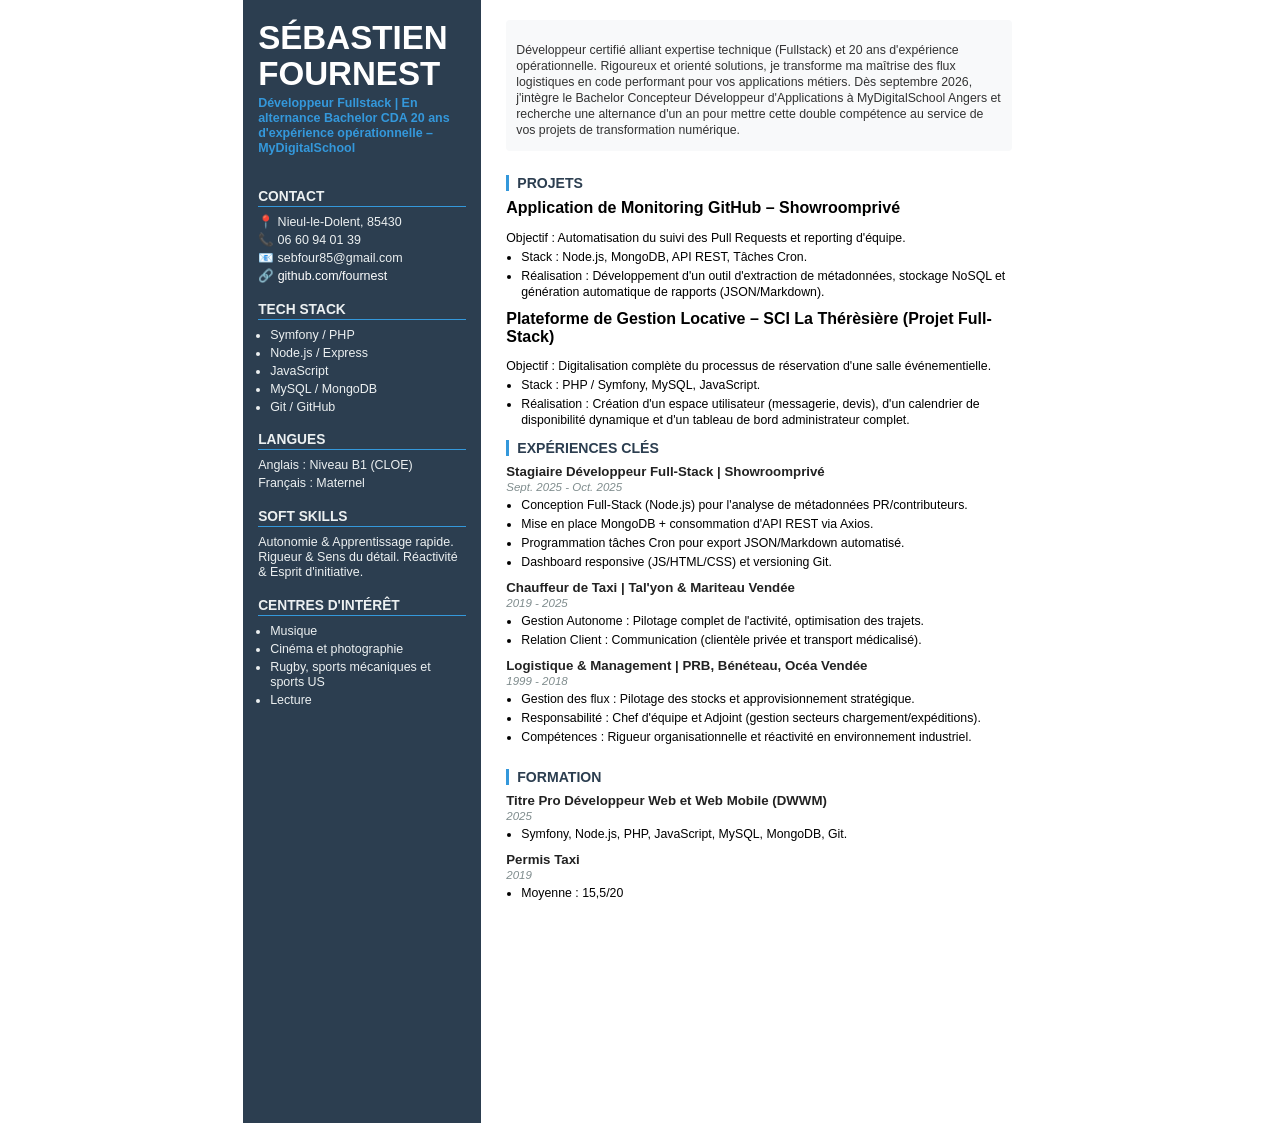
==== index.html @ 71cf240b "Initial commit: CV Sébastien Fournest" ====
<!DOCTYPE html>
<html lang="en">

<head>
    <meta charset="UTF-8">
    <meta name="viewport" content="width=device-width, initial-scale=1.0">
    <link rel="stylesheet" href="style.css">
    <title>CV_Sébastien</title>
</head>

<body>
    <div class="cv-container">
        <aside class="sidebar">
            <div class="profile-section">
                <h1>Sébastien<br> FOURNEST</h1>
                <p class="job-title">Développeur Fullstack | En alternance Bachelor CDA
                    20 ans d'expérience opérationnelle – MyDigitalSchool</p>
            </div>

            <div class="contact-info">
                <h3>CONTACT</h3>
                <p>📍 Nieul-le-Dolent, 85430</p>
                <p>📞 06 60 94 01 39</p>
                <p>📧 sebfour85@gmail.com</p>
                <p>🔗 <a href="https://github.com/fournest" target="_blank">github.com/fournest</a></p>
            </div>

            <div class="skills">
                <h3>TECH STACK</h3>
                <ul>
                    <li>Symfony / PHP</li>
                    <li>Node.js / Express</li>
                    <li>JavaScript</li>
                    <li>MySQL / MongoDB</li>
                    <li>Git / GitHub</li>
                </ul>
            </div>

            <div class="languages">
                <h3>LANGUES</h3>
                <p>Anglais : Niveau B1 (CLOE)</p>
                <p>Français : Maternel</p>
            </div>

            <div class="competences">
                <h3>SOFT SKILLS</h3>
                <p>Autonomie & Apprentissage rapide. Rigueur & Sens du détail. Réactivité & Esprit d'initiative.</p>
            </div>

            <div class="interests">
                <h3>CENTRES D'INTÉRÊT</h3>
                <ul>
                    <li>Musique</li>
                    <li>Cinéma et photographie</li>
                    <li>Rugby, sports mécaniques et sports US</li>
                    <li>Lecture</li>
                </ul>
            </div>
        </aside>

        <main class="main-content">
            <header class="summary">
                <p>Développeur certifié alliant expertise technique (Fullstack) et 20 ans
                    d'expérience opérationnelle. Rigoureux et orienté solutions, je transforme
                    ma maîtrise des flux logistiques en code performant pour vos applications
                    métiers. Dès septembre 2026, j'intègre le Bachelor Concepteur
                    Développeur d'Applications à MyDigitalSchool Angers et recherche une
                    alternance d'un an pour mettre cette double compétence au service de vos
                    projets de transformation numérique.
                </p>
            </header>

            <section class="compact-after">
                <h2>PROJETS</h2>
                <div class="project">
                    <strong>Application de Monitoring GitHub – Showroomprivé</strong>
                    <p>Objectif : Automatisation du suivi des Pull Requests et reporting d'équipe.</p>
                    <ul>
                        <li>Stack : Node.js, MongoDB, API REST, Tâches Cron.</li>
                        <li>Réalisation : Développement d'un outil d'extraction de métadonnées, stockage NoSQL et
                            génération automatique de rapports (JSON/Markdown).</li>
                    </ul>
                </div>
                <div class="project">
                    <strong>Plateforme de Gestion Locative – SCI La Thérèsière (Projet Full-Stack)</strong>
                    <p>Objectif : Digitalisation complète du processus de réservation d'une salle événementielle.</p>
                    <ul>
                        <li>Stack : PHP / Symfony, MySQL, JavaScript.</li>
                        <li>Réalisation : Création d'un espace utilisateur (messagerie, devis), d'un calendrier de
                            disponibilité dynamique et d'un tableau de bord administrateur complet.</li>
                    </ul>
                </div>
                <h2>EXPÉRIENCES CLÉS</h2>
                <div class="exp">
                    <h4>Stagiaire Développeur Full-Stack | Showroomprivé</h4>
                    <span class="date">Sept. 2025 - Oct. 2025</span>
                    <ul>
                        <li>Conception Full-Stack (Node.js) pour l'analyse de métadonnées PR/contributeurs.</li>
                        <li>Mise en place MongoDB + consommation d'API REST via Axios.</li>
                        <li>Programmation tâches Cron pour export JSON/Markdown automatisé.</li>
                        <li>Dashboard responsive (JS/HTML/CSS) et versioning Git.</li>
                    </ul>
                </div>
                <div class="exp">
                    <h4>Chauffeur de Taxi | Tal'yon & Mariteau Vendée</h4>
                    <span class="date">2019 - 2025</span>
                    <ul>
                        <li>Gestion Autonome : Pilotage complet de l'activité, optimisation des trajets.</li>
                        <li>Relation Client : Communication (clientèle privée et transport médicalisé).</li>
                    </ul>
                </div>
                <div class="exp">
                    <h4>Logistique & Management | PRB, Bénéteau, Océa Vendée</h4>
                    <span class="date">1999 - 2018</span>
                    <ul>
                        <li>Gestion des flux : Pilotage des stocks et approvisionnement stratégique.</li>
                        <li>Responsabilité : Chef d'équipe et Adjoint (gestion secteurs chargement/expéditions).</li>
                        <li>Compétences : Rigueur organisationnelle et réactivité en environnement industriel.</li>
                    </ul>
                </div>
            </section>

            <section>
                <h2>FORMATION</h2>
                <div class="exp">
                    <h4>Titre Pro Développeur Web et Web Mobile (DWWM)</h4>
                    <span class="date">2025</span>
                    <ul>
                        <li>Symfony, Node.js, PHP, JavaScript, MySQL, MongoDB, Git.</li>
                    </ul>
                </div>
                <div class="exp">
                    <h4>Permis Taxi</h4>
                    <span class="date">2019</span>
                    <ul>
                        <li>Moyenne : 15,5/20</li>
                    </ul>
                </div>
            </section>

        </main>
    </div>
</body>

</html>
---- style.css ----
:root {
    --sidebar-bg: #2c3e50;
    --sidebar-text: #ecf0f1;
    --main-bg: #ffffff;
    --accent: #3498db;
}

* {
    -webkit-print-color-adjust: exact !important;
    print-color-adjust: exact !important;
    box-sizing: border-box;
}

html, body {
    height: 100%;
}

body {
    font-family: 'Segoe UI', Tahoma, Geneva, Verdana, sans-serif;
    background-color: var(--main-bg);
    margin: 0;
    padding: 0;
}

.cv-container {
    display: flex;
    width: 21cm;
    height: 29.7cm;
    margin: 0 auto;
    background: var(--main-bg);
    overflow: hidden;
    align-items: stretch;
}

@media print {
    @page {
        margin: 0;
        size: A4;
    }
    .cv-container {
        box-shadow: none;
        margin: 0;
        width: 100%;
        height: 100%;
    }
    html, body, .cv-container, .sidebar, .main-content {
        height: 29.7cm;
        margin: 0;
        padding: 0;
    }
}

.sidebar {
    width: 30%;
    background-color: var(--sidebar-bg) !important;
    color: var(--sidebar-text);
    padding: 20px 15px;
    display: flex;
    flex-direction: column;
}

.profile-section {
    margin-bottom: 15px;
}

.sidebar h1 { 
    font-size: 2.07rem;
    margin: 0; 
    line-height: 1.1; 
    color: white; 
    text-transform: uppercase;
}

.job-title { 
    font-size: 1.21rem; 
    margin: 3px 0; 
    font-weight: bold; 
    color: var(--accent); 
}

.sidebar h3 { 
    font-size: 0.86rem; 
    border-bottom: 1px solid var(--accent); 
    padding-bottom: 2px; 
    margin: 15px 0 8px 0;
    text-transform: uppercase;
}

.sidebar p, .sidebar li { 
    font-size: 0.78rem;
    margin: 3px 0; 
    line-height: 1.2; 
}

.sidebar ul { 
    padding-left: 12px; 
    margin: 0; 
}

.main-content {
    width: 70%;
    padding: 20px 25px;
    display: flex;
    flex-direction: column;
}

.summary { 
    margin-bottom: 12px;
    font-size: 0.81rem; 
    line-height: 1.4;
    color: #333;
    background-color: #f8f9fa;
    padding: 10px;
    border-radius: 4px;
}

h2 { 
    color: var(--sidebar-bg); 
    border-left: 3px solid var(--accent); 
    padding-left: 8px; 
    font-size: 0.88rem; 
    margin: 12px 0 8px 0;
    font-weight: bold;
    text-transform: uppercase;
}

h4 { 
    margin: 8px 0 2px 0;
    font-size: 0.83rem; 
    font-weight: bold; 
    color: #222; 
}

.date { 
    display: block; 
    font-style: italic; 
    color: #7f8c8d; 
    font-size: 0.72rem; 
    margin-bottom: 4px;
}

.exp, .project { 
    margin-bottom: 10px;
}

ul { 
    padding-left: 15px; 
    margin: 2px 0; 
}

li, p { 
    font-size: 0.77rem; 
    line-height: 1.3; 
    margin-bottom: 3px; 
}

section { 
    margin-bottom: 5px; 
}

.compact-after {
    margin-bottom: 2px;
}

.contact-info a {
    color: white !important;
    text-decoration: none;
}

.contact-info a:visited {
    color: white !important;
}

.contact-info a:hover {
    color: white !important;
}

.contact-info a:active {
    color: white !important;
}
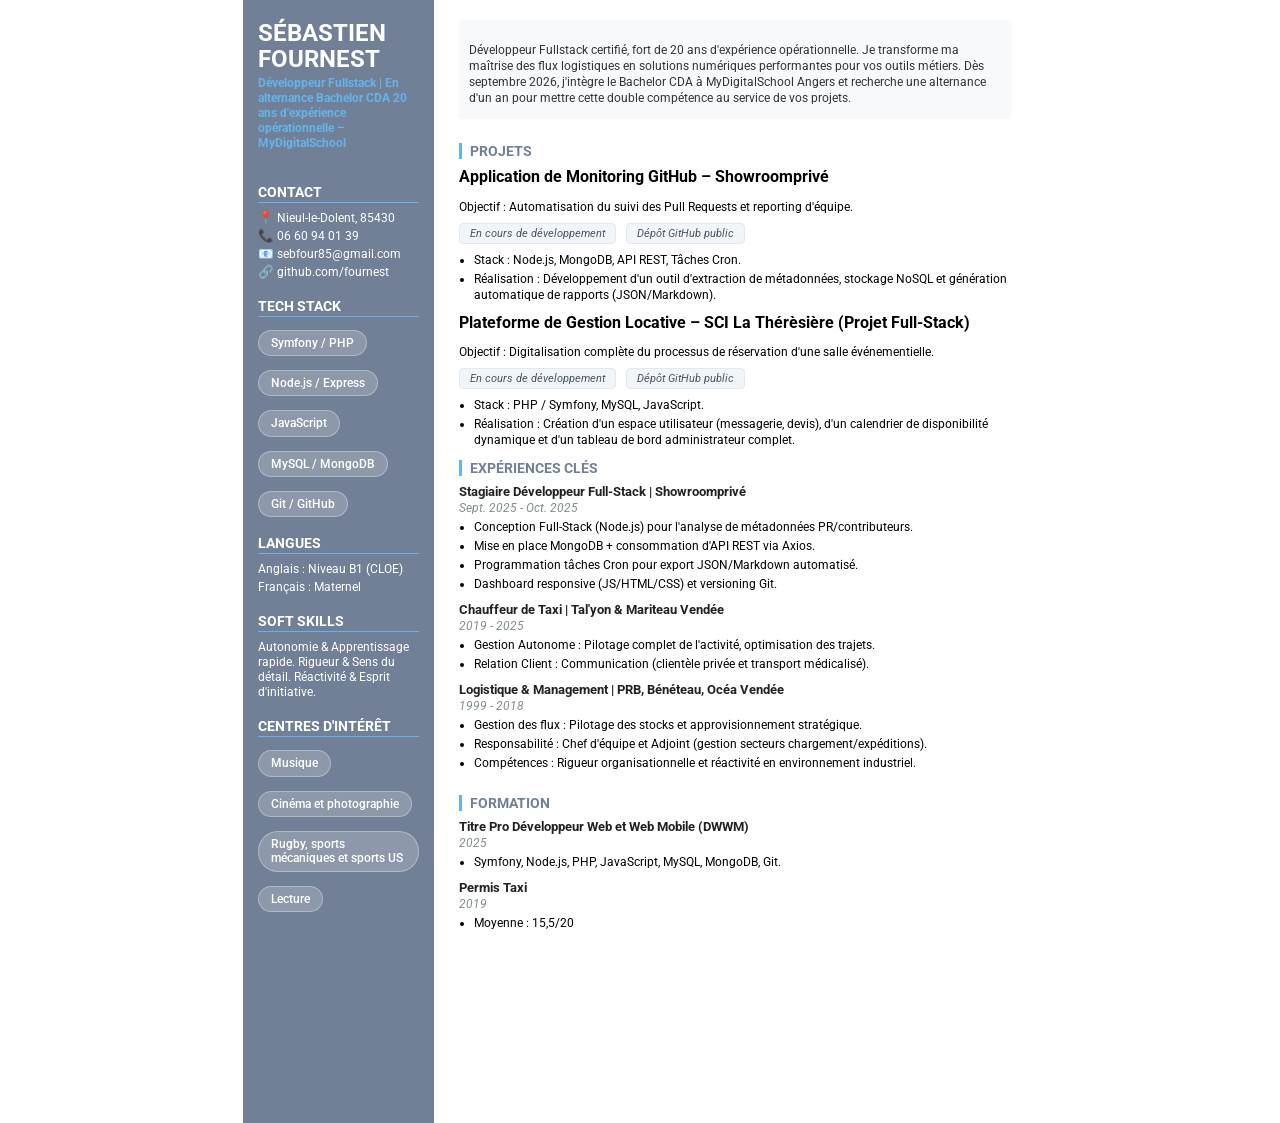
==== commit cb952949: "Design: sidebar éclaircie, ajout badges projets et corrections orthographe" ====
--- a/index.html
+++ b/index.html
@@ -5,6 +5,8 @@
     <meta charset="UTF-8">
     <meta name="viewport" content="width=device-width, initial-scale=1.0">
     <link rel="stylesheet" href="style.css">
+    <link href="https://fonts.googleapis.com/css2?family=Roboto:ital,wght@0,300;0,400;0,700;1,400&display=swap"
+        rel="stylesheet">
     <title>CV_Sébastien</title>
 </head>
 
@@ -60,13 +62,10 @@
 
         <main class="main-content">
             <header class="summary">
-                <p>Développeur certifié alliant expertise technique (Fullstack) et 20 ans
-                    d'expérience opérationnelle. Rigoureux et orienté solutions, je transforme
-                    ma maîtrise des flux logistiques en code performant pour vos applications
-                    métiers. Dès septembre 2026, j'intègre le Bachelor Concepteur
-                    Développeur d'Applications à MyDigitalSchool Angers et recherche une
-                    alternance d'un an pour mettre cette double compétence au service de vos
-                    projets de transformation numérique.
+                <p>Développeur Fullstack certifié, fort de 20 ans d'expérience opérationnelle. Je transforme ma maîtrise
+                    des flux logistiques en solutions numériques performantes pour vos outils métiers. Dès septembre
+                    2026, j'intègre le Bachelor CDA à MyDigitalSchool Angers et recherche une alternance d'un an pour
+                    mettre cette double compétence au service de vos projets.
                 </p>
             </header>
 
@@ -75,6 +74,10 @@
                 <div class="project">
                     <strong>Application de Monitoring GitHub – Showroomprivé</strong>
                     <p>Objectif : Automatisation du suivi des Pull Requests et reporting d'équipe.</p>
+                    <div class="project-status">
+                        <span class="tech-tag">En cours de développement</span>
+                        <span class="tech-tag">Dépôt GitHub public</span>
+                    </div>
                     <ul>
                         <li>Stack : Node.js, MongoDB, API REST, Tâches Cron.</li>
                         <li>Réalisation : Développement d'un outil d'extraction de métadonnées, stockage NoSQL et
@@ -84,6 +87,10 @@
                 <div class="project">
                     <strong>Plateforme de Gestion Locative – SCI La Thérèsière (Projet Full-Stack)</strong>
                     <p>Objectif : Digitalisation complète du processus de réservation d'une salle événementielle.</p>
+                    <div class="project-status">
+                        <span class="tech-tag">En cours de développement</span>
+                        <span class="tech-tag">Dépôt GitHub public</span>
+                    </div>
                     <ul>
                         <li>Stack : PHP / Symfony, MySQL, JavaScript.</li>
                         <li>Réalisation : Création d'un espace utilisateur (messagerie, devis), d'un calendrier de
--- a/style.css
+++ b/style.css
@@ -1,8 +1,9 @@
 :root {
-    --sidebar-bg: #2c3e50;
-    --sidebar-text: #ecf0f1;
+  
+    --sidebar-bg: #718096; 
+    --sidebar-text: #ffffff;
     --main-bg: #ffffff;
-    --accent: #3498db;
+    --accent: #63b3ed;
 }
 
 * {
@@ -16,7 +17,7 @@
 }
 
 body {
-    font-family: 'Segoe UI', Tahoma, Geneva, Verdana, sans-serif;
+    font-family: 'Roboto', sans-serif;
     background-color: var(--main-bg);
     margin: 0;
     padding: 0;
@@ -51,7 +52,7 @@
 }
 
 .sidebar {
-    width: 30%;
+    width: 24%;
     background-color: var(--sidebar-bg) !important;
     color: var(--sidebar-text);
     padding: 20px 15px;
@@ -64,7 +65,7 @@
 }
 
 .sidebar h1 { 
-    font-size: 2.07rem;
+    font-size: 1.5rem;
     margin: 0; 
     line-height: 1.1; 
     color: white; 
@@ -98,7 +99,7 @@
 }
 
 .main-content {
-    width: 70%;
+    width: 76%;
     padding: 20px 25px;
     display: flex;
     flex-direction: column;
@@ -177,4 +178,45 @@
 
 .contact-info a:active {
     color: white !important;
+}
+
+.sidebar ul { 
+    list-style-type: none; 
+    padding: 0; 
+    display: flex; 
+    flex-wrap: wrap; 
+    gap: 8px; 
+    margin-top: 10px;
+}
+
+.sidebar li { 
+    background: rgba(255, 255, 255, 0.2); 
+    color: white;
+    padding: 5px 12px;
+    border-radius: 20px; 
+    font-size: 0.75rem;
+    font-weight: 500;
+    border: 1px solid rgba(255, 255, 255, 0.3); 
+    transition: transform 0.2s; 
+}
+
+.sidebar li:hover {
+    transform: scale(1.05); 
+    background: rgba(255, 255, 255, 0.3);
+}
+
+.project-status {
+    margin: 8px 0;
+    display: flex;
+    gap: 10px;
+}
+
+.tech-tag {
+    font-size: 0.7rem;
+    background-color: #f1f5f9; 
+    color: #475569; 
+    padding: 3px 10px;
+    border-radius: 4px;
+    border: 1px solid #e2e8f0;
+    font-style: italic;
 }
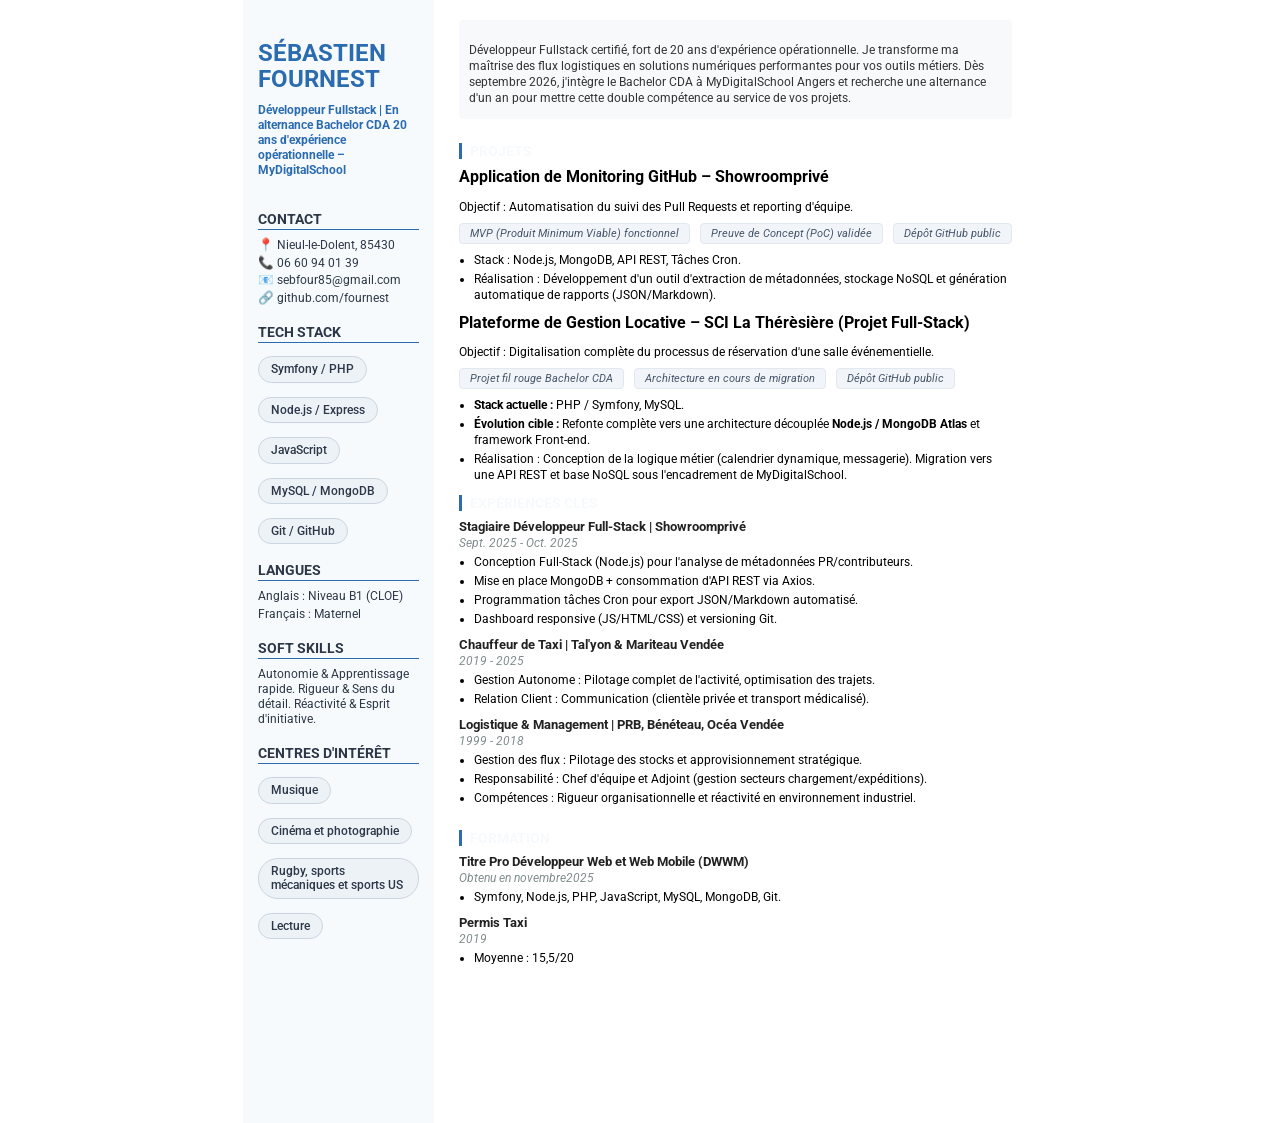
==== commit 8db14775: "Mise à jour des informations de contact et amélioration des descriptions de projets dans le CV" ====
--- a/index.html
+++ b/index.html
@@ -23,7 +23,7 @@
                 <h3>CONTACT</h3>
                 <p>📍 Nieul-le-Dolent, 85430</p>
                 <p>📞 06 60 94 01 39</p>
-                <p>📧 sebfour85@gmail.com</p>
+                <p>📧 <a href="mailto:sebfour85@gmail.com">sebfour85@gmail.com</a></p>
                 <p>🔗 <a href="https://github.com/fournest" target="_blank">github.com/fournest</a></p>
             </div>
 
@@ -75,7 +75,8 @@
                     <strong>Application de Monitoring GitHub – Showroomprivé</strong>
                     <p>Objectif : Automatisation du suivi des Pull Requests et reporting d'équipe.</p>
                     <div class="project-status">
-                        <span class="tech-tag">En cours de développement</span>
+                        <span class="tech-tag">MVP (Produit Minimum Viable) fonctionnel</span>
+                        <span class="tech-tag">Preuve de Concept (PoC) validée</span>
                         <span class="tech-tag">Dépôt GitHub public</span>
                     </div>
                     <ul>
@@ -88,13 +89,16 @@
                     <strong>Plateforme de Gestion Locative – SCI La Thérèsière (Projet Full-Stack)</strong>
                     <p>Objectif : Digitalisation complète du processus de réservation d'une salle événementielle.</p>
                     <div class="project-status">
-                        <span class="tech-tag">En cours de développement</span>
+                        <span class="tech-tag">Projet fil rouge Bachelor CDA</span>
+                        <span class="tech-tag">Architecture en cours de migration</span>
                         <span class="tech-tag">Dépôt GitHub public</span>
                     </div>
                     <ul>
-                        <li>Stack : PHP / Symfony, MySQL, JavaScript.</li>
-                        <li>Réalisation : Création d'un espace utilisateur (messagerie, devis), d'un calendrier de
-                            disponibilité dynamique et d'un tableau de bord administrateur complet.</li>
+                        <li><strong>Stack actuelle :</strong> PHP / Symfony, MySQL.</li>
+                        <li><strong>Évolution cible :</strong> Refonte complète vers une architecture découplée
+                            <strong>Node.js / MongoDB Atlas</strong> et framework Front-end.</li>
+                        <li>Réalisation : Conception de la logique métier (calendrier dynamique, messagerie). Migration
+                            vers une API REST et base NoSQL sous l'encadrement de MyDigitalSchool.</li>
                     </ul>
                 </div>
                 <h2>EXPÉRIENCES CLÉS</h2>
@@ -131,7 +135,7 @@
                 <h2>FORMATION</h2>
                 <div class="exp">
                     <h4>Titre Pro Développeur Web et Web Mobile (DWWM)</h4>
-                    <span class="date">2025</span>
+                    <span class="date">Obtenu en novembre2025</span>
                     <ul>
                         <li>Symfony, Node.js, PHP, JavaScript, MySQL, MongoDB, Git.</li>
                     </ul>
--- a/style.css
+++ b/style.css
@@ -1,9 +1,8 @@
 :root {
-  
-    --sidebar-bg: #718096; 
-    --sidebar-text: #ffffff;
-    --main-bg: #ffffff;
-    --accent: #63b3ed;
+    --sidebar-bg: #F7FAFC;
+    --sidebar-text: #2D3748;
+    --main-bg: #FFFFFF;
+    --accent: #2B6CB0;
 }
 
 * {
@@ -12,7 +11,8 @@
     box-sizing: border-box;
 }
 
-html, body {
+html,
+body {
     height: 100%;
 }
 
@@ -38,13 +38,19 @@
         margin: 0;
         size: A4;
     }
+
     .cv-container {
         box-shadow: none;
         margin: 0;
         width: 100%;
         height: 100%;
     }
-    html, body, .cv-container, .sidebar, .main-content {
+
+    html,
+    body,
+    .cv-container,
+    .sidebar,
+    .main-content {
         height: 29.7cm;
         margin: 0;
         padding: 0;
@@ -64,38 +70,39 @@
     margin-bottom: 15px;
 }
 
-.sidebar h1 { 
+.sidebar h1 {
     font-size: 1.5rem;
-    margin: 0; 
-    line-height: 1.1; 
-    color: white; 
+    margin-bottom: 10px;
+    line-height: 1.1;
+    color: var(--accent);
     text-transform: uppercase;
 }
 
-.job-title { 
-    font-size: 1.21rem; 
-    margin: 3px 0; 
-    font-weight: bold; 
-    color: var(--accent); 
-}
-
-.sidebar h3 { 
-    font-size: 0.86rem; 
-    border-bottom: 1px solid var(--accent); 
-    padding-bottom: 2px; 
+.job-title {
+    font-size: 1.21rem;
+    margin: 3px 0;
+    font-weight: bold;
+    color: var(--accent);
+}
+
+.sidebar h3 {
+    font-size: 0.86rem;
+    border-bottom: 1px solid var(--accent);
+    padding-bottom: 2px;
     margin: 15px 0 8px 0;
     text-transform: uppercase;
 }
 
-.sidebar p, .sidebar li { 
+.sidebar p,
+.sidebar li {
     font-size: 0.78rem;
-    margin: 3px 0; 
-    line-height: 1.2; 
-}
-
-.sidebar ul { 
-    padding-left: 12px; 
-    margin: 0; 
+    margin: 3px 0;
+    line-height: 1.2;
+}
+
+.sidebar ul {
+    padding-left: 12px;
+    margin: 0;
 }
 
 .main-content {
@@ -105,9 +112,9 @@
     flex-direction: column;
 }
 
-.summary { 
+.summary {
     margin-bottom: 12px;
-    font-size: 0.81rem; 
+    font-size: 0.81rem;
     line-height: 1.4;
     color: #333;
     background-color: #f8f9fa;
@@ -115,48 +122,50 @@
     border-radius: 4px;
 }
 
-h2 { 
-    color: var(--sidebar-bg); 
-    border-left: 3px solid var(--accent); 
-    padding-left: 8px; 
-    font-size: 0.88rem; 
+h2 {
+    color: var(--sidebar-bg);
+    border-left: 3px solid var(--accent);
+    padding-left: 8px;
+    font-size: 0.88rem;
     margin: 12px 0 8px 0;
     font-weight: bold;
     text-transform: uppercase;
 }
 
-h4 { 
+h4 {
     margin: 8px 0 2px 0;
-    font-size: 0.83rem; 
-    font-weight: bold; 
-    color: #222; 
-}
-
-.date { 
-    display: block; 
-    font-style: italic; 
-    color: #7f8c8d; 
-    font-size: 0.72rem; 
+    font-size: 0.83rem;
+    font-weight: bold;
+    color: #222;
+}
+
+.date {
+    display: block;
+    font-style: italic;
+    color: #7f8c8d;
+    font-size: 0.72rem;
     margin-bottom: 4px;
 }
 
-.exp, .project { 
+.exp,
+.project {
     margin-bottom: 10px;
 }
 
-ul { 
-    padding-left: 15px; 
-    margin: 2px 0; 
-}
-
-li, p { 
-    font-size: 0.77rem; 
-    line-height: 1.3; 
-    margin-bottom: 3px; 
-}
-
-section { 
-    margin-bottom: 5px; 
+ul {
+    padding-left: 15px;
+    margin: 2px 0;
+}
+
+li,
+p {
+    font-size: 0.77rem;
+    line-height: 1.3;
+    margin-bottom: 3px;
+}
+
+section {
+    margin-bottom: 5px;
 }
 
 .compact-after {
@@ -164,45 +173,52 @@
 }
 
 .contact-info a {
-    color: white !important;
+    color: var(--sidebar-text) !important;
     text-decoration: none;
 }
 
 .contact-info a:visited {
-    color: white !important;
+  color: var(--sidebar-text) !important;
 }
 
 .contact-info a:hover {
-    color: white !important;
+   color: var(--sidebar-text) !important;
 }
 
 .contact-info a:active {
-    color: white !important;
-}
-
-.sidebar ul { 
-    list-style-type: none; 
-    padding: 0; 
-    display: flex; 
-    flex-wrap: wrap; 
-    gap: 8px; 
+    color: var(--sidebar-text) !important;
+}
+
+.sidebar ul {
+    list-style-type: none;
+    padding: 0;
+    display: flex;
+    flex-wrap: wrap;
+    gap: 8px;
     margin-top: 10px;
 }
 
-.sidebar li { 
-    background: rgba(255, 255, 255, 0.2); 
-    color: white;
+.sidebar li {
+    background: #edf2f7; 
+    color: var(--sidebar-text); 
     padding: 5px 12px;
-    border-radius: 20px; 
+    border-radius: 20px;
     font-size: 0.75rem;
     font-weight: 500;
-    border: 1px solid rgba(255, 255, 255, 0.3); 
-    transition: transform 0.2s; 
+    border: 1px solid #cbd5e0; 
+    transition: all 0.2s;
 }
 
 .sidebar li:hover {
-    transform: scale(1.05); 
-    background: rgba(255, 255, 255, 0.3);
+    transform: scale(1.05);
+    background: var(--accent);
+    color: white; 
+    border-color: var(--accent);
+}
+
+.contact-info a {
+    color: var(--sidebar-text) !important;
+    text-decoration: none;
 }
 
 .project-status {
@@ -213,8 +229,8 @@
 
 .tech-tag {
     font-size: 0.7rem;
-    background-color: #f1f5f9; 
-    color: #475569; 
+    background-color: #f1f5f9;
+    color: #475569;
     padding: 3px 10px;
     border-radius: 4px;
     border: 1px solid #e2e8f0;
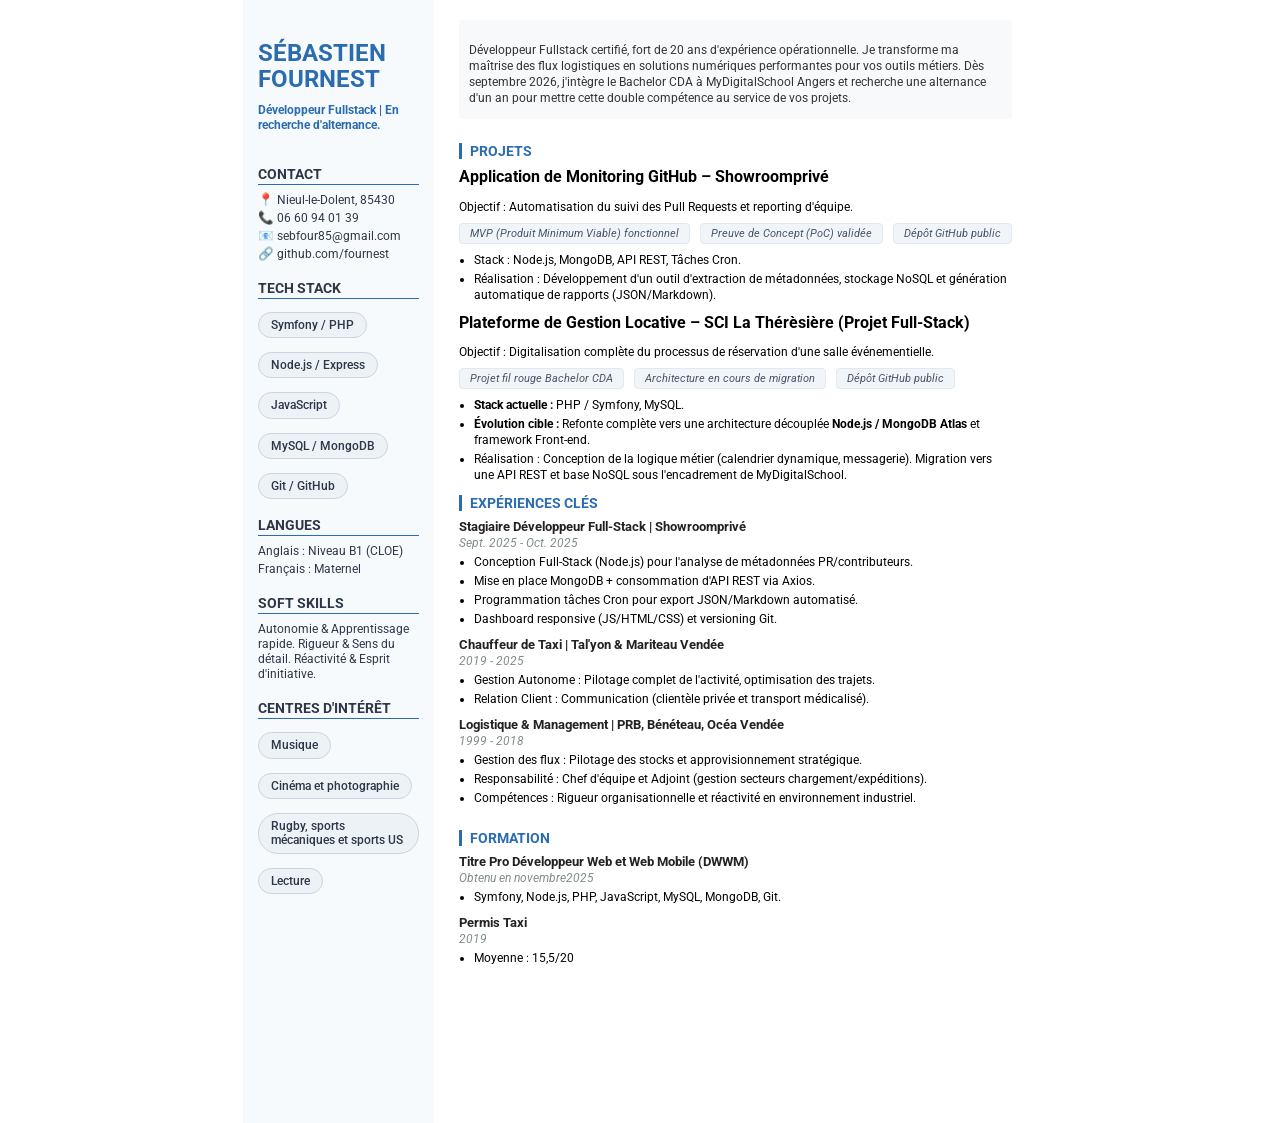
==== commit 46aa9b59: "Mise à jour du titre professionnel dans le CV et modification de la couleur des titres" ====
--- a/index.html
+++ b/index.html
@@ -15,8 +15,7 @@
         <aside class="sidebar">
             <div class="profile-section">
                 <h1>Sébastien<br> FOURNEST</h1>
-                <p class="job-title">Développeur Fullstack | En alternance Bachelor CDA
-                    20 ans d'expérience opérationnelle – MyDigitalSchool</p>
+                <p class="job-title">Développeur Fullstack | En recherche d'alternance.</p>
             </div>
 
             <div class="contact-info">
--- a/style.css
+++ b/style.css
@@ -123,7 +123,7 @@
 }
 
 h2 {
-    color: var(--sidebar-bg);
+    color: var(--accent);
     border-left: 3px solid var(--accent);
     padding-left: 8px;
     font-size: 0.88rem;
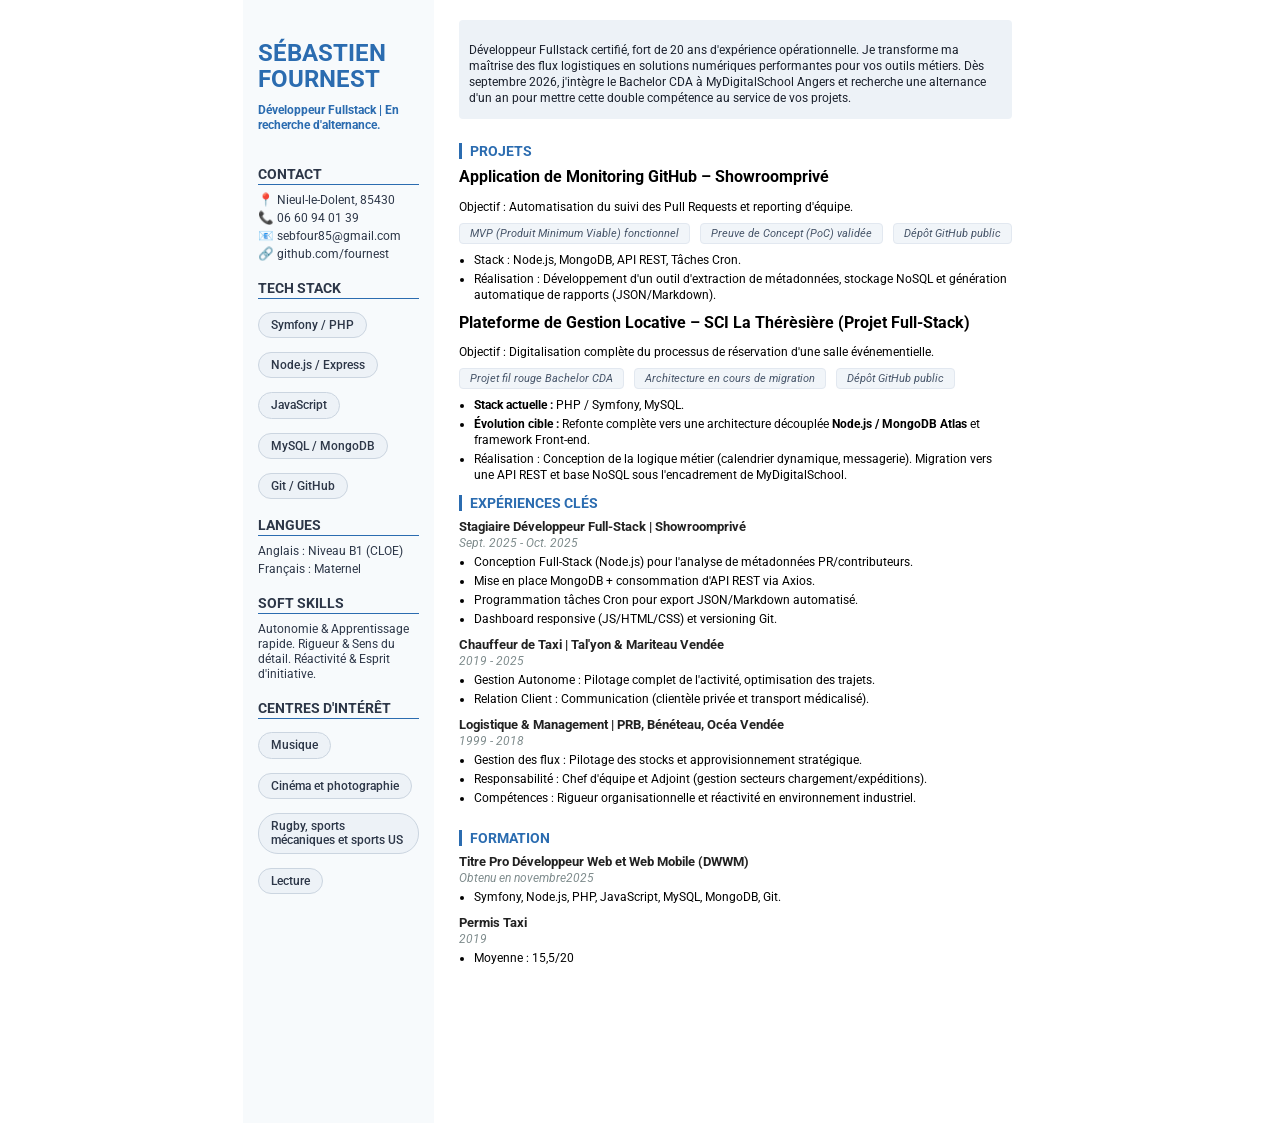
==== commit 8db28fde: "mise en place de google tag manager" ====
--- a/index.html
+++ b/index.html
@@ -4,6 +4,16 @@
 <head>
     <meta charset="UTF-8">
     <meta name="viewport" content="width=device-width, initial-scale=1.0">
+    <!-- Google Tag Manager -->
+    <script>(function (w, d, s, l, i) {
+            w[l] = w[l] || []; w[l].push({
+                'gtm.start':
+                    new Date().getTime(), event: 'gtm.js'
+            }); var f = d.getElementsByTagName(s)[0],
+                j = d.createElement(s), dl = l != 'dataLayer' ? '&l=' + l : ''; j.async = true; j.src =
+                    'https://www.googletagmanager.com/gtm.js?id=' + i + dl; f.parentNode.insertBefore(j, f);
+        })(window, document, 'script', 'dataLayer', 'GTM-59FZ7NMP');</script>
+    <!-- End Google Tag Manager -->
     <link rel="stylesheet" href="style.css">
     <link href="https://fonts.googleapis.com/css2?family=Roboto:ital,wght@0,300;0,400;0,700;1,400&display=swap"
         rel="stylesheet">
@@ -11,6 +21,10 @@
 </head>
 
 <body>
+    <!-- Google Tag Manager (noscript) -->
+    <noscript><iframe src="https://www.googletagmanager.com/ns.html?id=GTM-59FZ7NMP" height="0" width="0"
+            style="display:none;visibility:hidden"></iframe></noscript>
+    <!-- End Google Tag Manager (noscript) -->
     <div class="cv-container">
         <aside class="sidebar">
             <div class="profile-section">
@@ -95,7 +109,8 @@
                     <ul>
                         <li><strong>Stack actuelle :</strong> PHP / Symfony, MySQL.</li>
                         <li><strong>Évolution cible :</strong> Refonte complète vers une architecture découplée
-                            <strong>Node.js / MongoDB Atlas</strong> et framework Front-end.</li>
+                            <strong>Node.js / MongoDB Atlas</strong> et framework Front-end.
+                        </li>
                         <li>Réalisation : Conception de la logique métier (calendrier dynamique, messagerie). Migration
                             vers une API REST et base NoSQL sous l'encadrement de MyDigitalSchool.</li>
                     </ul>
--- a/style.css
+++ b/style.css
@@ -116,8 +116,8 @@
     margin-bottom: 12px;
     font-size: 0.81rem;
     line-height: 1.4;
-    color: #333;
-    background-color: #f8f9fa;
+    color: #1A202C;
+    background-color: #EDF2F7;
     padding: 10px;
     border-radius: 4px;
 }
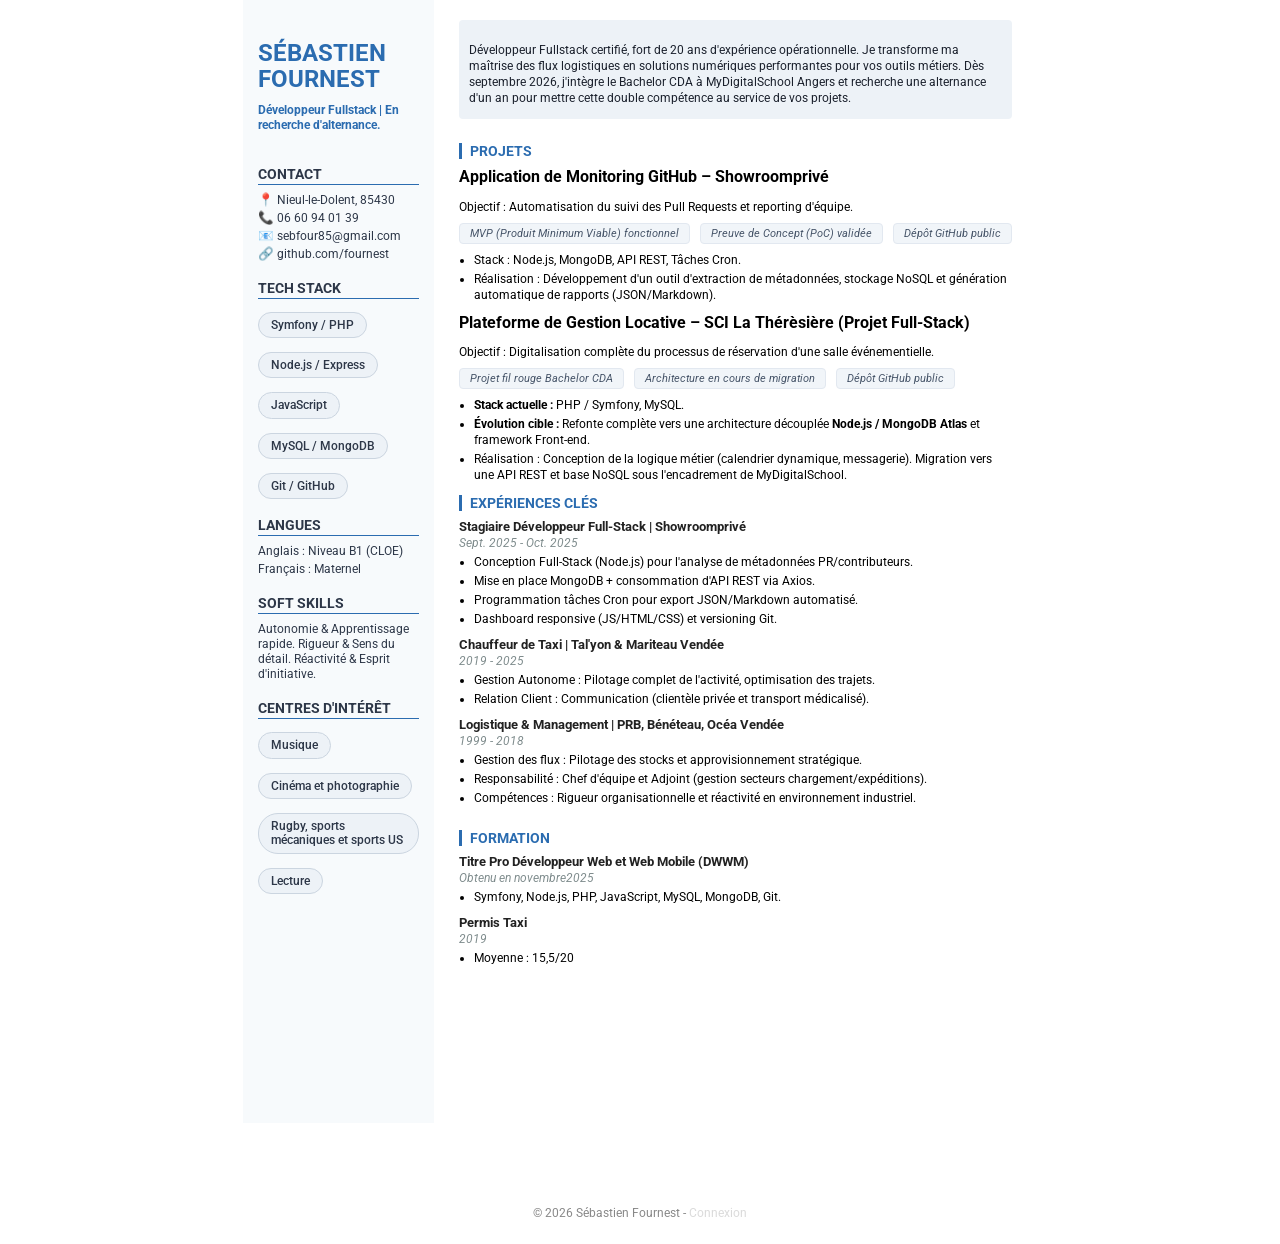
==== commit 34b1d2b4: "Ajout bouton secret pour page admin dashboard" ====
--- a/index.html
+++ b/index.html
@@ -1,5 +1,5 @@
 <!DOCTYPE html>
-<html lang="en">
+<html lang="fr">
 
 <head>
     <meta charset="UTF-8">
@@ -165,6 +165,10 @@
 
         </main>
     </div>
+    <footer class="cv-footer">
+        <p>© 2026 Sébastien Fournest - <a href="admin.html" class="admin-access">Connexion</a></p>
+    </footer>
+
 </body>
 
-</html>+</html>
--- a/style.css
+++ b/style.css
@@ -235,4 +235,74 @@
     border-radius: 4px;
     border: 1px solid #e2e8f0;
     font-style: italic;
+}
+
+.admin-body {
+    background-color: var(--main-bg);
+    padding: 20px;
+    border-radius: 4px;
+    box-shadow: 0 2px 4px rgba(0, 0, 0, 0.1);
+    max-width: 800px;
+    margin: 20px auto;
+}
+
+.admin-header {
+    font-size: 1.5rem;
+    color: var(--accent);
+    margin-bottom: 15px;
+    text-align: center;
+}
+
+.admin-nav {
+    display: flex;
+    justify-content: center;
+    gap: 20px;
+    margin-bottom: 20px;
+}   
+
+.btn-back, .btn-google {
+    display: inline-block;
+    padding: 10px 20px;
+    font-size: 0.9rem;
+    color: white;
+    background-color: var(--accent);
+    border: none;
+    border-radius: 4px;
+    text-decoration: none;
+    transition: background-color 0.2s;
+}
+
+.dashboard-wrapper {
+    display: flex;
+    flex-direction: column;
+    gap: 20px;
+}
+
+.looker-iframe {
+    width: 100%;
+    height: 400px;
+    border: none;
+    border-radius: 4px;
+    box-shadow: 0 2px 4px rgba(0, 0, 0, 0.1);
+}
+
+.cv-footer {
+    text-align: center;
+    padding: 20px;
+    margin-top: 50px;
+    font-size: 0.8em;
+    color: #888; /* Couleur du texte normal */
+}
+
+.admin-access {
+    color: inherit; /* Prend la même couleur que le texte autour */
+    text-decoration: none;
+    cursor: default; /* La souris ne change pas en main, donc on ne devine pas le lien */
+    opacity: 0.3; /* Très fondu dans le décor */
+}
+
+.admin-access:hover {
+    color: #4285F4; /* Il devient bleu seulement si TU passes la souris dessus */
+    opacity: 1;
+    cursor: pointer;
 }
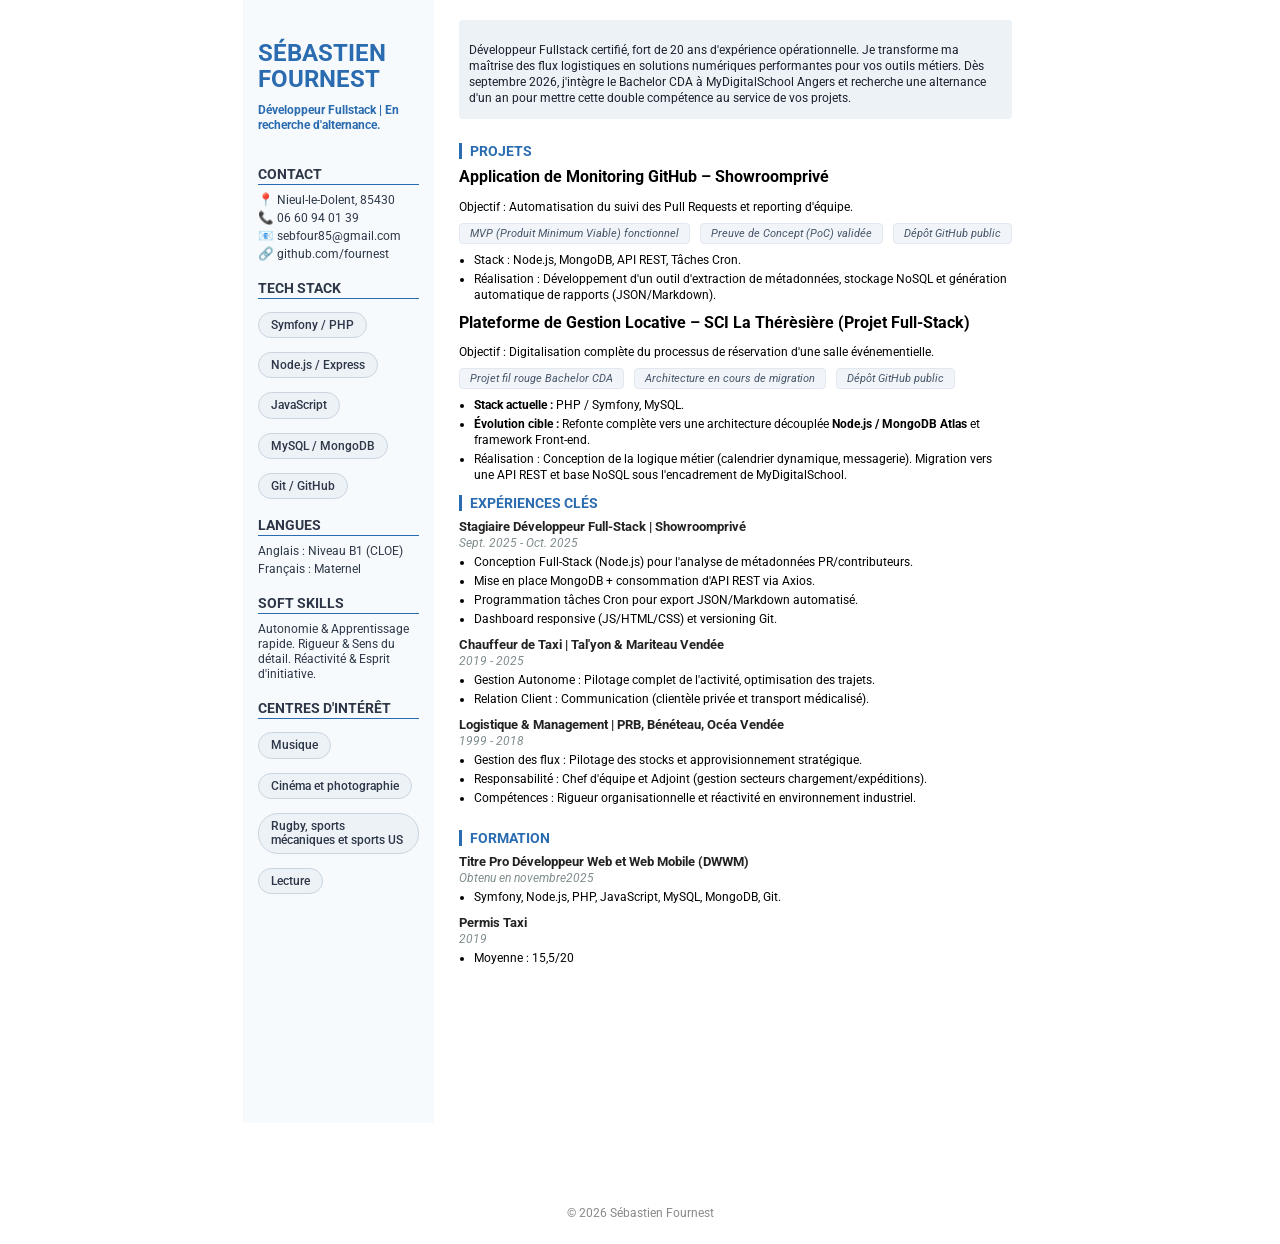
==== commit caf566c2: "touche admin" ====
--- a/index.html
+++ b/index.html
@@ -166,9 +166,17 @@
         </main>
     </div>
     <footer class="cv-footer">
-        <p>© 2026 Sébastien Fournest - <a href="admin.html" class="admin-access">Connexion</a></p>
+        <p>© 2026 Sébastien Fournest</p>
     </footer>
-
+    <script>
+        // Écoute les touches du clavier
+        document.addEventListener('keydown', function (event) {
+            // Si tu appuies sur la touche "A" (comme Admin)
+            if (event.key === 'a' || event.key === 'A') {
+                window.location.href = 'admin.html';
+            }
+        });
+    </script>
 </body>
 
-</html>
+</html>
